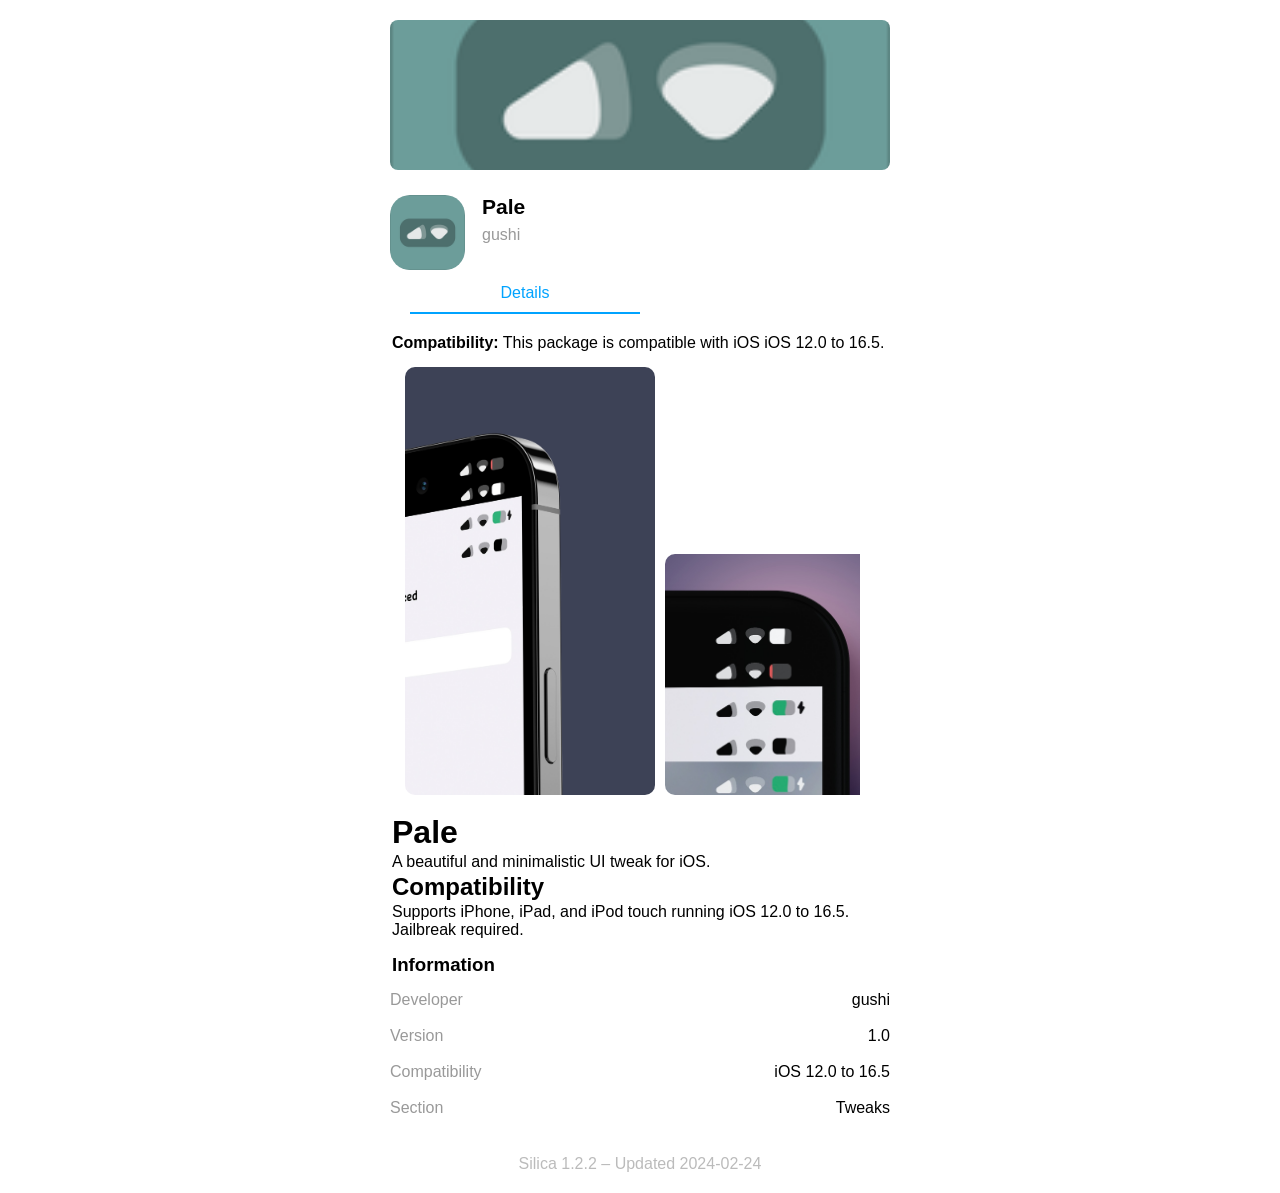
==== depiction/web/com.gushi.pale.html @ a61c8d4c "Add Pale v1.0 by gushi" ====
<!DOCTYPE html>
<html>
<head>
    <meta charset="utf-8">
    <meta name="viewport" content="width=device-width, initial-scale=1, minimum-scale=1.0, user-scalable=0">
    <title>Pale</title>
    <link rel="stylesheet" type="text/css" href="../../web/index.css">
    <style>a, .tint, .table-btn:after {color: #00a3ff} .active {color: #00a3ff;border-bottom: 2px solid #00a3ff;}</style>
    <script src="../../web/index.js"></script>
    <meta name="description" content="A package by gushi for iOS 12.0 to 16.5.">
    <meta property="og:title" content="Pale">
    <meta property="og:description" content="A package by gushi for iOS 12.0 to 16.5.">
    <meta property="og:image" content="../../assets/com.gushi.pale/icon.png">
    <meta name="twitter:card" content="summary_large_image">
    <meta name="twitter:title" content="Pale">
    <meta name="twitter:description" content="A package by gushi for iOS 12.0 to 16.5.">
    <meta name="twitter:image" content="https://w1xced-io.github.io/w1xcrack-repo/assets/com.gushi.pale/icon.png">
    <meta name="theme-color" content="#00a3ff">
</head>
<body>
    <div class="body">
        <div style="background-image: url(../../assets/com.gushi.pale/icon.png)" class="banner_underlay"></div>
        <div class="package package_head">
            <img src="../../assets/com.gushi.pale/icon.png">
            <div class="package_info">
                <h1 class="package_name">Pale</h1>
                <p class="package_caption">gushi</p>
            </div>
        </div>
        <div class="nav">
            <div class="nav_btn active tweak_info_btn" onclick="swap('.changelog','.tweak_info');">Details</div>
        </div>
        <div class="tweak_info">
            <p class="compatibility"><b>Compatibility:</b> This package is compatible with iOS iOS 12.0 to 16.5.</p>
            <div class="scroll_view"><img class="img_card" src="../../assets/com.gushi.pale/screenshot/sc1.jpg"><img class="img_card" src="../../assets/com.gushi.pale/screenshot/sc2.jpg"></div>
            <div class="md_view">
                <p><h1>Pale</h1>
<p>A beautiful and minimalistic UI tweak for iOS.</p>
<h2>Compatibility</h2>
<p>Supports iPhone, iPad, and iPod touch running iOS 12.0 to 16.5. Jailbreak required.</p>
</p>
            </div>
            <h3>Information</h3>
            <div class="table">
                <div class="cell">
                    <div class="title">Developer</div>
                    <div class="text">gushi</div>
                    <br><br>
                </div>
                <div class="cell">
                    <div class="title">Version</div>
                    <div class="text">1.0</div>
                    <br><br>
                </div>
                <div class="cell">
                    <div class="title">Compatibility</div>
                    <div class="text">iOS 12.0 to 16.5</div>
                    <br><br>
                </div>
                <div class="cell">
                    <div class="title">Section</div>
                    <div class="text">Tweaks</div>
                    <br><br>
                </div>
            </div>
        </div>
        <div class="changelog">
            <div class="changelog_entry">
                <h4>1.0</h4>
                <div class="md_view"><p>Initial release</p></div>
            </div>
        </div>
        <div class="caption center footer">Silica 1.2.2 – Updated 2024-02-24</div>
    </div>
</body>
<script>compatible("12.0","16.5","iOS 12.0 to 16.5");externalize()</script>
</html>
---- web/index.css ----
* {
    margin: 0;
}

.body {
    font-family: -apple-system, BlinkMacSystemFont, "Helvetica Neue", "Helvetica", sans-serif;
    margin-top: 20px;
    margin-bottom: 20px;

}

@media only screen and (max-width: 600px) {
    .body {
        margin-left: 20px;
        margin-right: 20px;
    }
    .scroll_view {
        width: calc(100vw - 60px);
    }
}
@media only screen and (min-width: 601px) {
    .body {
        width: 500px;
        margin-left: auto;
        margin-right: auto;
    }
    .scroll_view {
        width: calc(500px - 40px);
    }
}

h1, h2, h3, h4, h5, h6, p {
    margin: 2px;
}

.caption {
    color: #bbb;
    font-size: 16px;
}

.header {
    margin-top: 40px;
    margin-bottom: 25px;
}

.scroll_view {
    overflow-x: scroll;
    overflow-y: hidden;
    margin: 10px;
    white-space: nowrap;
    -webkit-overflow-scrolling: touch;
}

.scroll_view > .card {
    background-color: #ccc;
    background-position: center;
    background-repeat: no-repeat;
    background-size: cover;
    padding: 10px;
    margin: 10px;
    border-radius: 10px;
    font-weight: bold;
    height: 125px;
    width: 275px;
    position: relative;
    display: inline-block;
}

.scroll_view > .img_card {
    background-color: #ccc;
    width: 250px;
    margin: 5px;
    border-radius: 10px;
    font-weight: bold;
    position: relative;
    display: inline-block;
}

.card > p {
    color: white;
    bottom: 15px;
    left: 15px;
    font-size: 25px;
    position: absolute;
    text-shadow: 0 0 10px rgba(0,0,0,0.8); 
}

.center {
    text-align: center;
}

.left_float {
    float: left;
}

.right_float { 
    float: right;
}

.add_sileo {
    font-size: 2em;
    cursor: pointer;
    text-decoration: none;
}

.add_sileo:hover, a:hover {
    opacity: 0.8;
    cursor: pointer;
}

.package {
    margin-bottom: 40px;
}

.package > img {
    border-radius: 20px;
    width: 75px;
    height: 75px;
    float: left;
}

.package_info {
    margin-left: 90px;
}

.package_name {
    font-weight: bold;
    font-size: 21px;
}

.package_caption {
    margin-top: 7px;
    color: #999;
}

.cell > .title {
    float: left;
    color: #999;
}

.cell > .text {
    float: right;
}

h3 {
    margin-top: 15px;
    margin-bottom: 15px;
}

.footer {
    margin-top: 20px;
}

.subtle_link, .subtle_link > div > div, .subtle_link > div > div > p {
    text-decoration: none;
    color: black;
}

.subtle_link:hover, .subtle_link > *:hover {
    opacity: 0.8;
}

.green {
    color: #00b90c;
}

.red {
    color: #ba0000;
}

.banner_underlay {
    background-size: cover;
    background-position: center;
    height: 150px;
    width: 100%;
    border-radius: 8px;
    z-index: -2;
    margin-bottom: 25px;
    top: 0;
}

.changelog {
    display: none;
}

.nav {
    display: flex;
    margin: 20px;
    float: center;
}

.nav_btn {
    width: 50%;
    display:inline;
    text-align: center;
    color: #999;
    font-weight: 500;
    padding-bottom: 10px;
    cursor: pointer;
}

.changelog_entry {
    margin-bottom: 18px;
}

a {
    text-decoration: none;
}

.table-btn, .table-btn > div {
    padding-top: 10px;
    padding-bottom: 10px;
}

.table-btn:after {
    content: "›";
    font-size:30px;
    transform: translateY(-40px);
    float: right;
}

@media (prefers-color-scheme: dark) {
    body {
        background: #161616;
        color: white;
    }

    .subtle_link, .subtle_link > div > div, .subtle_link > div > div > p {
        color: white;
    }
}
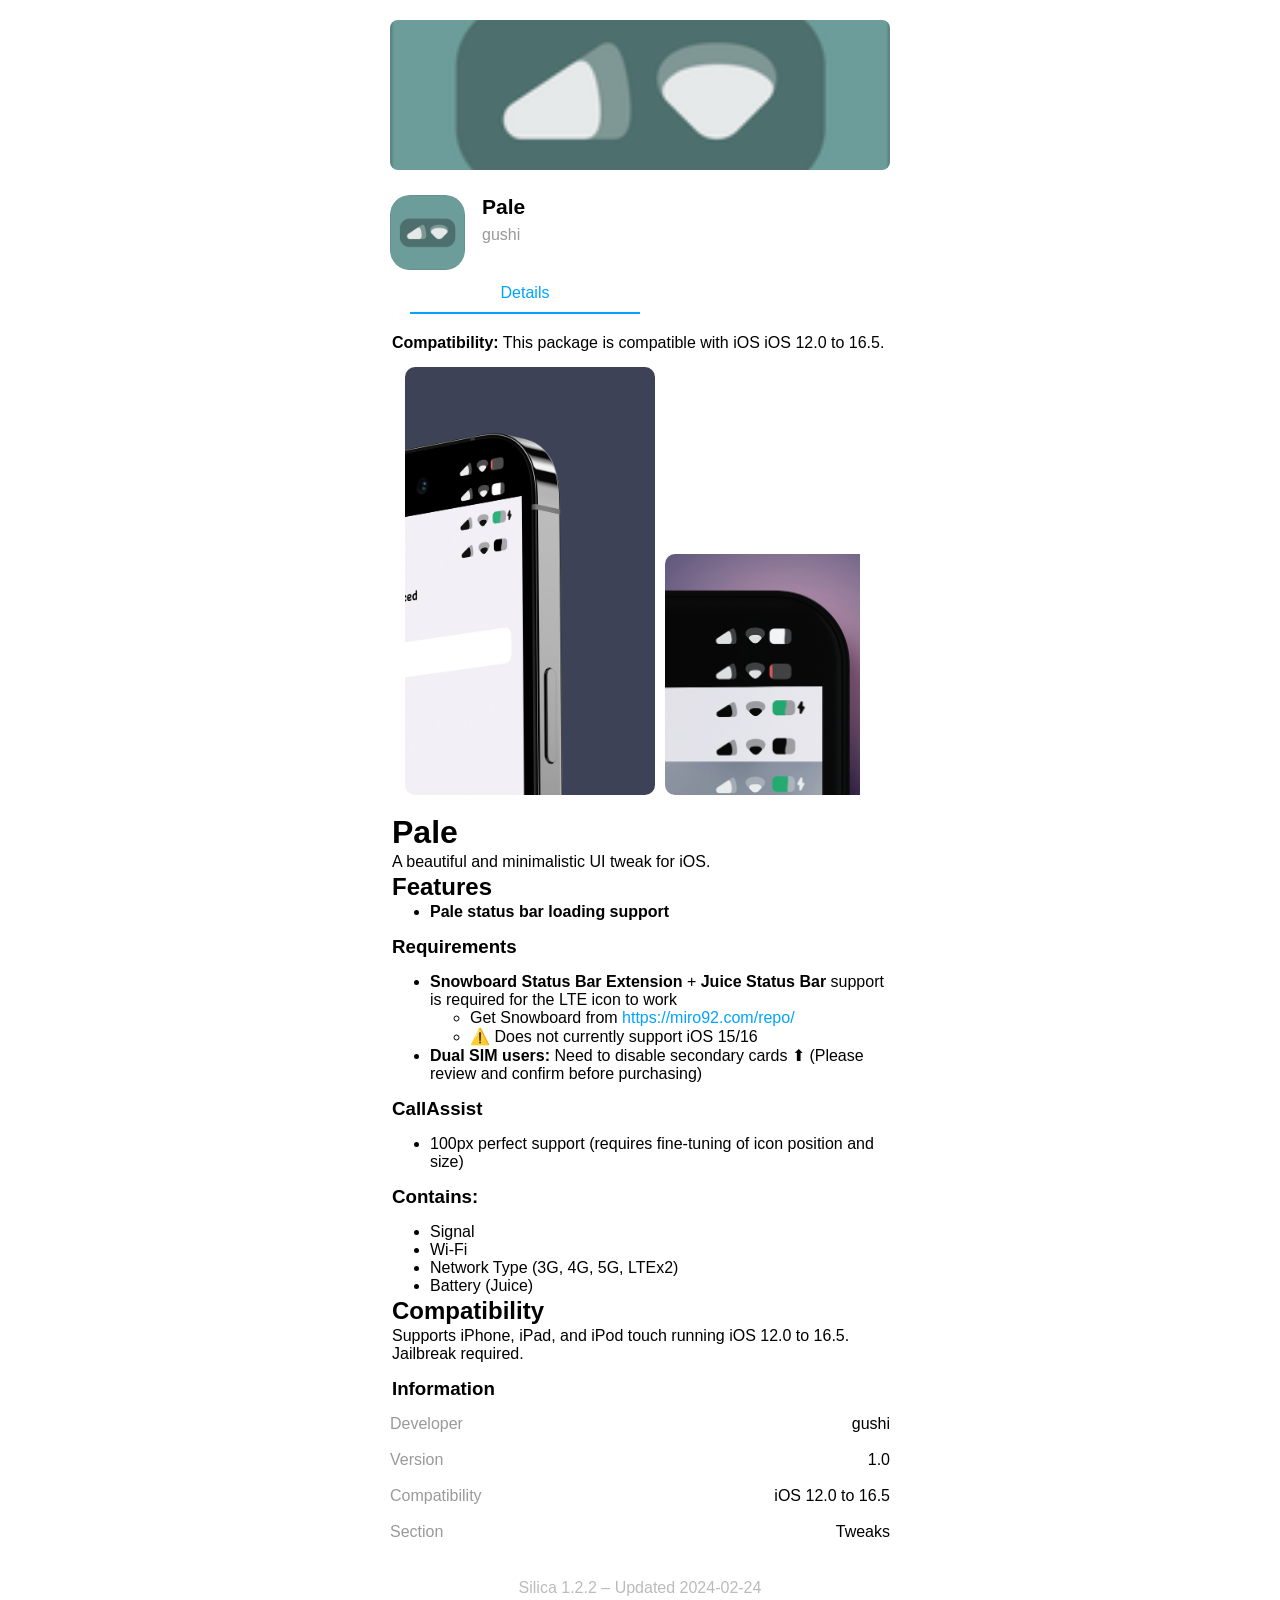
==== commit 395b7f27: "Update Pale description with features and requirements" ====
--- a/depiction/web/com.gushi.pale.html
+++ b/depiction/web/com.gushi.pale.html
@@ -36,6 +36,31 @@
             <div class="md_view">
                 <p><h1>Pale</h1>
 <p>A beautiful and minimalistic UI tweak for iOS.</p>
+<h2>Features</h2>
+<ul>
+<li><strong>Pale status bar loading support</strong></li>
+</ul>
+<h3>Requirements</h3>
+<ul>
+<li><strong>Snowboard Status Bar Extension</strong> + <strong>Juice Status Bar</strong> support is required for the LTE icon to work
+<ul>
+<li>Get Snowboard from <a href="https://miro92.com/repo/">https://miro92.com/repo/</a></li>
+<li>⚠️ Does not currently support iOS 15/16</li>
+</ul>
+</li>
+<li><strong>Dual SIM users:</strong> Need to disable secondary cards ⬆ (Please review and confirm before purchasing)</li>
+</ul>
+<h3>CallAssist</h3>
+<ul>
+<li>100px perfect support (requires fine-tuning of icon position and size)</li>
+</ul>
+<h3>Contains:</h3>
+<ul>
+<li>Signal</li>
+<li>Wi-Fi</li>
+<li>Network Type (3G, 4G, 5G, LTEx2)</li>
+<li>Battery (Juice)</li>
+</ul>
 <h2>Compatibility</h2>
 <p>Supports iPhone, iPad, and iPod touch running iOS 12.0 to 16.5. Jailbreak required.</p>
 </p>
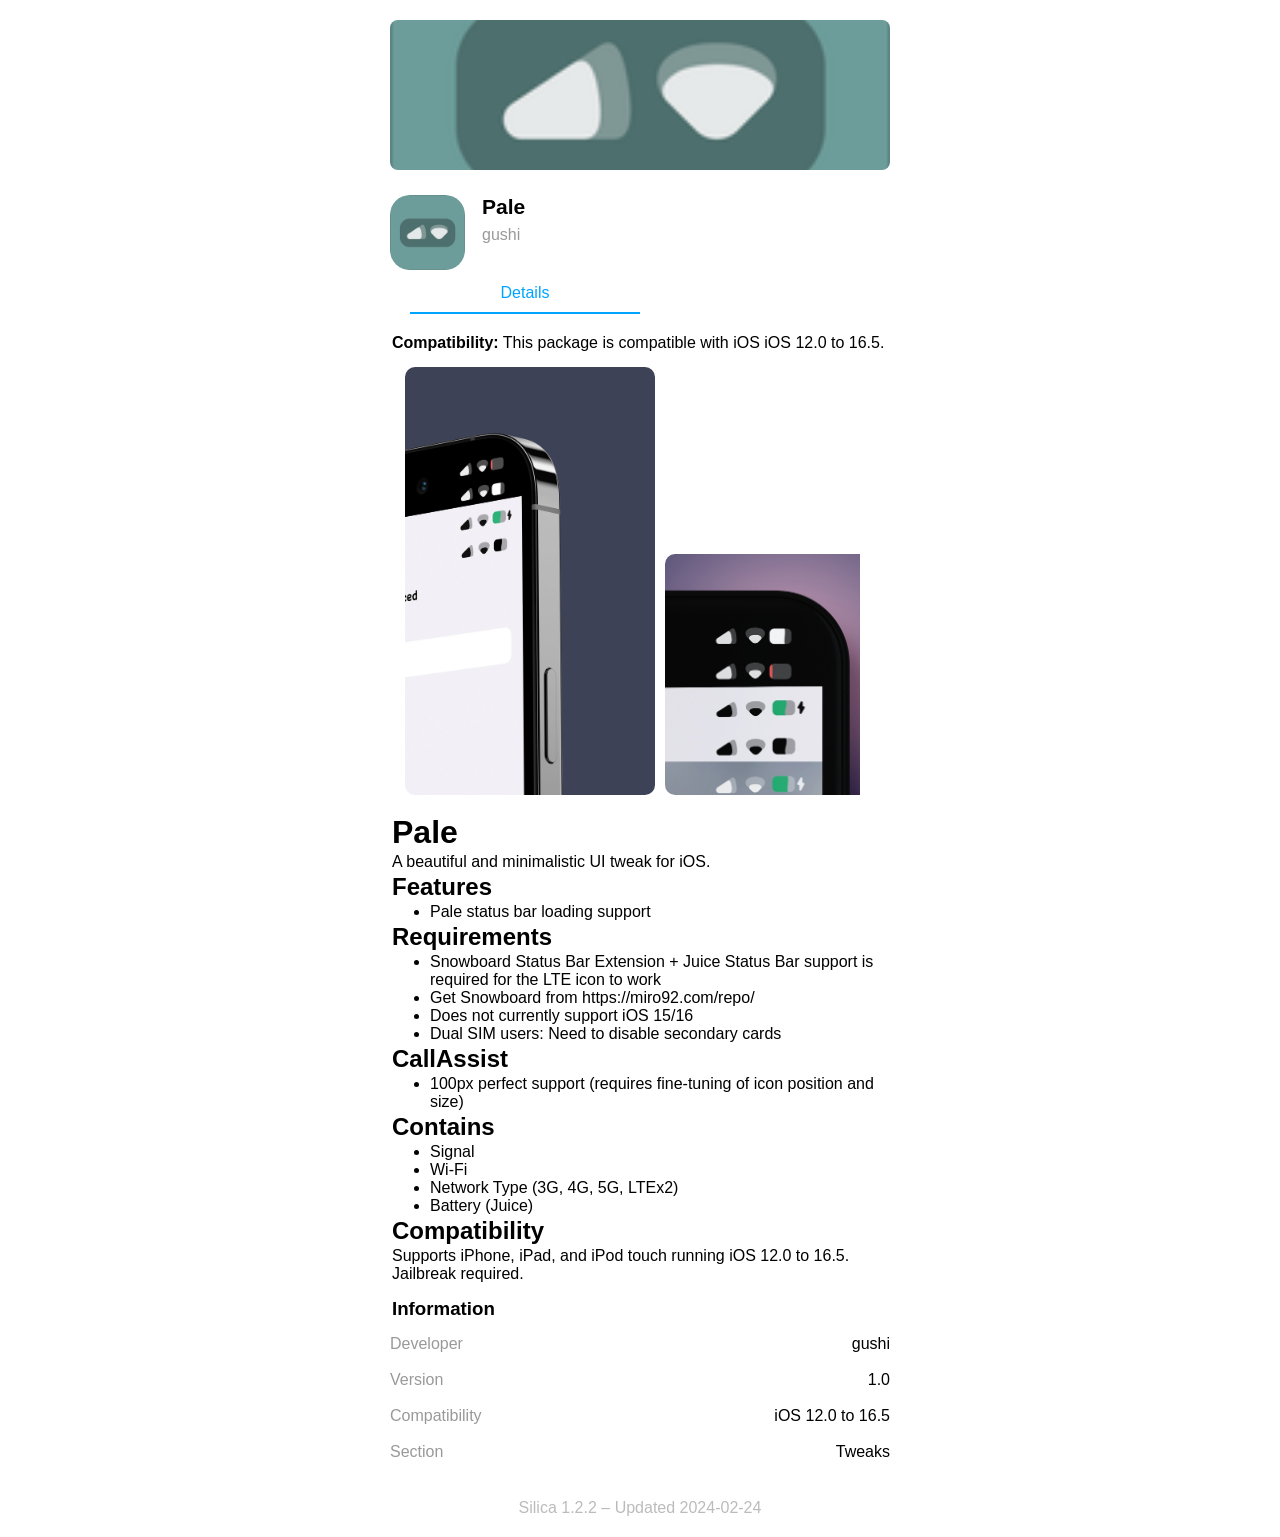
==== commit c3cf01e9: "Complete restructure like old repo with Pale" ====
--- a/depiction/web/com.gushi.pale.html
+++ b/depiction/web/com.gushi.pale.html
@@ -38,23 +38,20 @@
 <p>A beautiful and minimalistic UI tweak for iOS.</p>
 <h2>Features</h2>
 <ul>
-<li><strong>Pale status bar loading support</strong></li>
+<li>Pale status bar loading support</li>
 </ul>
-<h3>Requirements</h3>
+<h2>Requirements</h2>
 <ul>
-<li><strong>Snowboard Status Bar Extension</strong> + <strong>Juice Status Bar</strong> support is required for the LTE icon to work
-<ul>
-<li>Get Snowboard from <a href="https://miro92.com/repo/">https://miro92.com/repo/</a></li>
-<li>⚠️ Does not currently support iOS 15/16</li>
+<li>Snowboard Status Bar Extension + Juice Status Bar support is required for the LTE icon to work</li>
+<li>Get Snowboard from https://miro92.com/repo/</li>
+<li>Does not currently support iOS 15/16</li>
+<li>Dual SIM users: Need to disable secondary cards</li>
 </ul>
-</li>
-<li><strong>Dual SIM users:</strong> Need to disable secondary cards ⬆ (Please review and confirm before purchasing)</li>
-</ul>
-<h3>CallAssist</h3>
+<h2>CallAssist</h2>
 <ul>
 <li>100px perfect support (requires fine-tuning of icon position and size)</li>
 </ul>
-<h3>Contains:</h3>
+<h2>Contains</h2>
 <ul>
 <li>Signal</li>
 <li>Wi-Fi</li>
